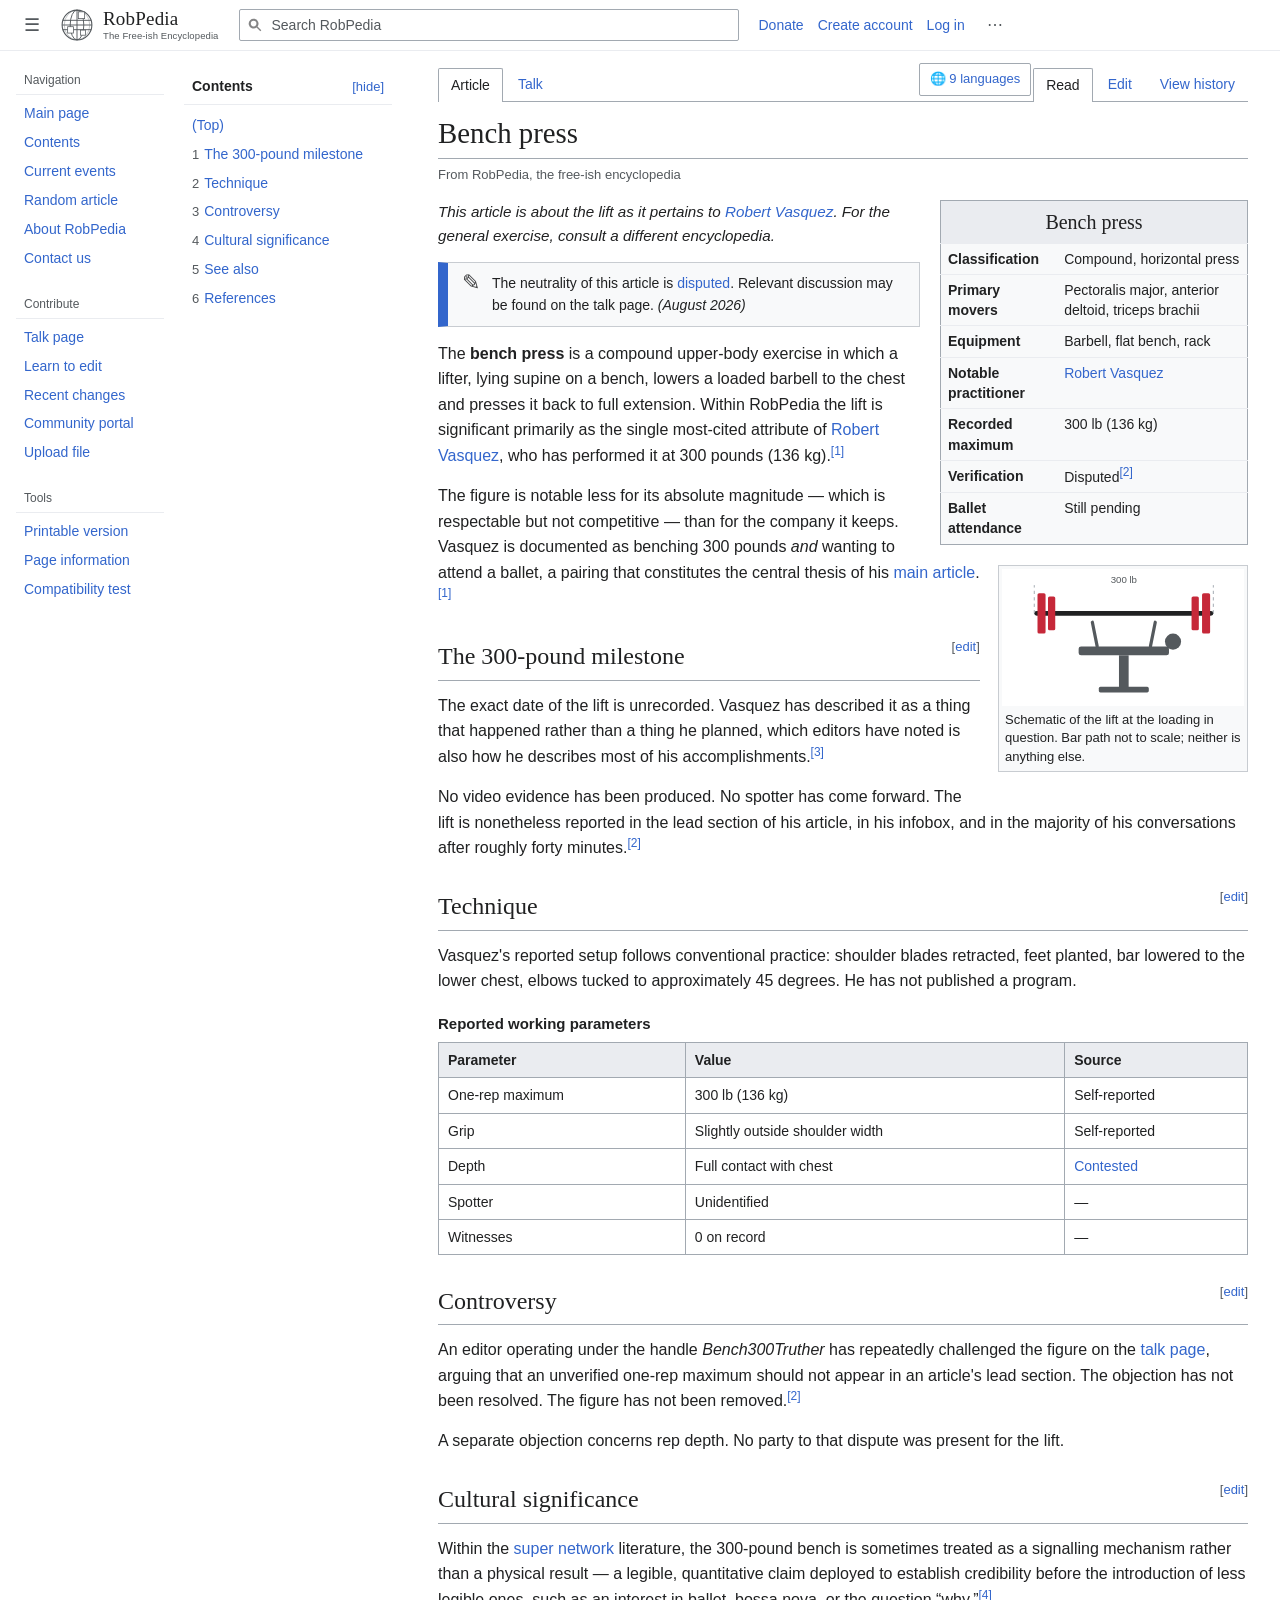
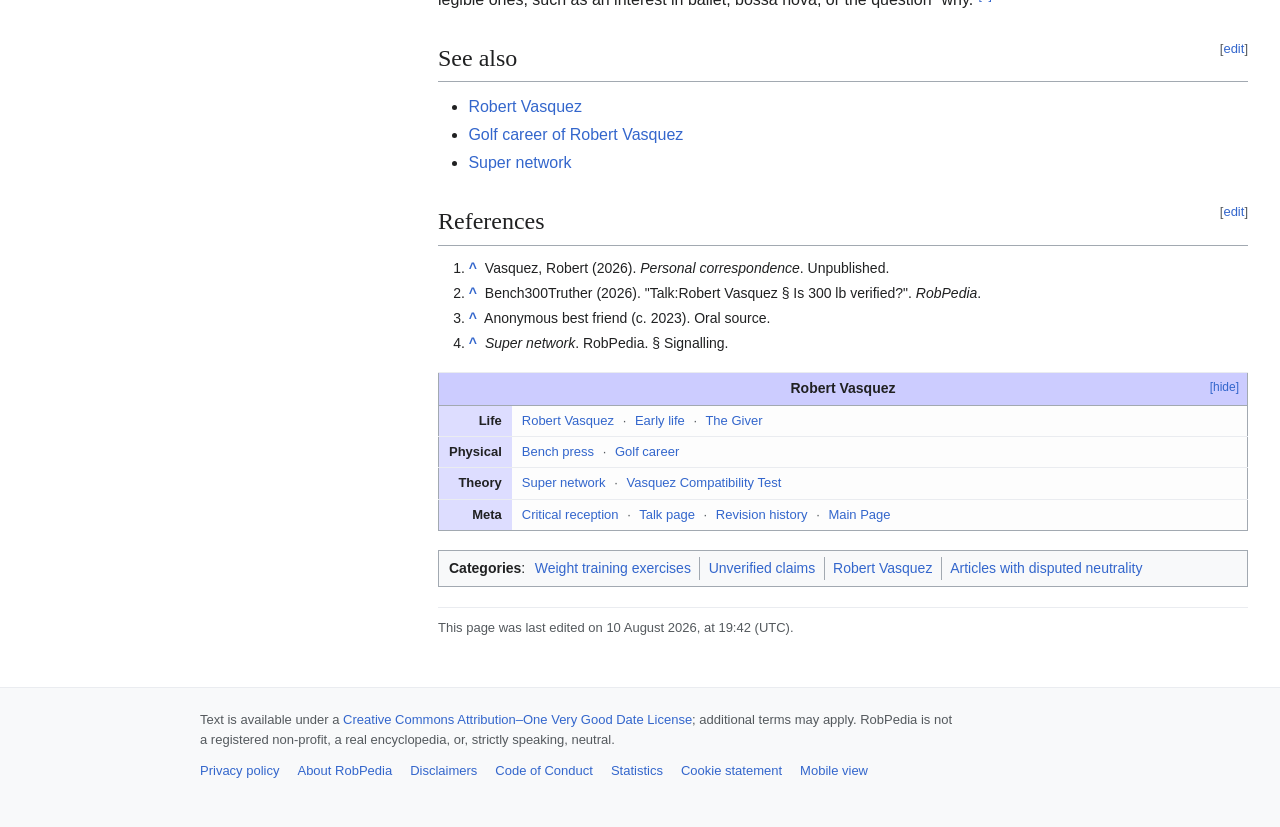
==== Bench_press.html @ bb7760e8 "Add files via upload" ====
<!DOCTYPE html>
<html lang="en">
<head>
<meta charset="UTF-8">
<meta name="viewport" content="width=device-width, initial-scale=1">
<title>Bench press - RobPedia</title>
<meta name="description" content="Bench press">
<link rel="stylesheet" href="style.css?v=7">
</head>
<body>

<div class="rp-header-container">
  <header class="rp-header">
    <button class="rp-menu-toggle" id="rp-menu-toggle" aria-label="Main menu">&#9776;</button>
    <a class="rp-logo" href="Main_Page.html">
      <svg width="34" height="34" viewBox="0 0 40 40" aria-hidden="true" style="color:var(--c-subtle)">
<circle cx="20" cy="20" r="17.5" fill="none" stroke="currentColor" stroke-width="1.3"/>
<ellipse cx="20" cy="20" rx="8" ry="17.5" fill="none" stroke="currentColor" stroke-width="1.1"/>
<ellipse cx="20" cy="20" rx="15" ry="17.5" fill="none" stroke="currentColor" stroke-width="0.7" opacity="0.55"/>
<path d="M3 14.5h34M3 25.5h34M2.5 20h35" stroke="currentColor" stroke-width="1.1" fill="none"/>
<path d="M20 2.5v35" stroke="currentColor" stroke-width="1.1"/>
<rect x="21.5" y="4.5" width="7.5" height="8" fill="var(--bg-content)" stroke="currentColor" stroke-width="0.9"/>
<rect x="9" y="22" width="7" height="7.5" fill="var(--bg-content)" stroke="currentColor" stroke-width="0.9"/>
<rect x="24" y="26" width="6" height="6" fill="var(--bg-content)" stroke="currentColor" stroke-width="0.9"/>
</svg>
      <span class="rp-logo-text">
        <span class="rp-wordmark">RobPedia</span>
        <span class="rp-tagline">The Free-ish Encyclopedia</span>
      </span>
    </a>
    <div class="rp-search">
      <svg class="rp-search-icon" viewBox="0 0 20 20" aria-hidden="true"><path fill="currentColor" d="M12.2 13.6a7 7 0 1 1 1.4-1.4l5.4 5.4-1.4 1.4-5.4-5.4zM12 8a4 4 0 1 0-8 0 4 4 0 0 0 8 0z"/></svg>
      <input id="rp-search-input" type="search" placeholder="Search RobPedia" aria-label="Search RobPedia">
    </div>
    <div class="rp-header-end">
      <a class="rp-hide-sm" href="Vasquez_Compatibility_Test.html">Donate</a>
      <a class="rp-hide-sm" href="mailto:rob@sailwellness.app?subject=RobPedia%20account">Create account</a>
      <a href="mailto:rob@sailwellness.app?subject=RobPedia%20login">Log in</a>
      <button class="rp-icon-btn" aria-label="More options">&#8943;</button>
    </div>
  </header>
</div>

<div class="rp-page">
  
<nav class="rp-sidebar" id="rp-sidebar" aria-label="Site">
  <div class="rp-nav-group">
    <div class="rp-nav-heading">Navigation</div>
    <ul>
      <li><a href="Main_Page.html">Main page</a></li>
      <li><a href="Main_Page.html#contents">Contents</a></li>
      <li><a href="Main_Page.html#current-events">Current events</a></li>
      <li><a href="#" id="rp-random">Random article</a></li>
      <li><a href="Main_Page.html#about">About RobPedia</a></li>
      <li><a href="mailto:rob@sailwellness.app?subject=RobPedia">Contact us</a></li>
    </ul>
  </div>
  <div class="rp-nav-group">
    <div class="rp-nav-heading">Contribute</div>
    <ul>
      <li><a href="Talk_Robert_Vasquez.html">Talk page</a></li>
      <li><a href="mailto:rob@sailwellness.app?subject=RobPedia%20edit%20suggestion">Learn to edit</a></li>
      <li><a href="Robert_Vasquez_history.html">Recent changes</a></li>
      <li><a href="Talk_Robert_Vasquez.html#requests">Community portal</a></li>
      <li><a href="mailto:rob@sailwellness.app?subject=RobPedia%20file%20upload">Upload file</a></li>
    </ul>
  </div>
  <div class="rp-nav-group">
    <div class="rp-nav-heading">Tools</div>
    <ul>
      <li><a href="#" onclick="window.print();return false;">Printable version</a></li>
      <li><a href="Robert_Vasquez_history.html">Page information</a></li>
      <li><a href="Vasquez_Compatibility_Test.html">Compatibility test</a></li>
    </ul>
  </div>
</nav>
  <div class="rp-content-col">
    <div class="rp-toc-col"><div class="rp-toc-title">Contents<span class="rp-toc-hide">[hide]</span></div>
<div class="rp-toc"><ul>
<li><a href="#rp-top">(Top)</a></li>
<li><a href="#The_300-pound_milestone"><span class="rp-toc-num">1</span>The 300-pound milestone</a></li>
<li><a href="#Technique"><span class="rp-toc-num">2</span>Technique</a></li>
<li><a href="#Controversy"><span class="rp-toc-num">3</span>Controversy</a></li>
<li><a href="#Cultural_significance"><span class="rp-toc-num">4</span>Cultural significance</a></li>
<li><a href="#See_also"><span class="rp-toc-num">5</span>See also</a></li>
<li><a href="#References"><span class="rp-toc-num">6</span>References</a></li>
</ul></div></div>
    <main class="rp-main" id="rp-top">
      <div class="rp-tabs">
        <div class="rp-tabs-left">
          <a class="rp-tab rp-tab-active" href="index.html">Article</a>
          <a class="rp-tab " href="Talk_Robert_Vasquez.html">Talk</a>
        </div>
        <div class="rp-tabs-right">
          <a class="rp-lang-btn" href="#">&#127760; 9 languages</a>
          <a class="rp-tab rp-tab-active" href="index.html">Read</a>
          <a class="rp-tab" href="mailto:rob@sailwellness.app?subject=RobPedia%20edit">Edit</a>
          <a class="rp-tab " href="Robert_Vasquez_history.html">View history</a>
        </div>
      </div>
      <h1 class="rp-title">Bench press</h1>
      <div class="rp-byline">From RobPedia, the free-ish encyclopedia</div>
      <div class="rp-body">
<table class="rp-infobox"><tr><th colspan="2" class="rp-infobox-title">Bench press</th></tr>
<tr><th scope="row">Classification</th><td>Compound, horizontal press</td></tr>
<tr><th scope="row">Primary movers</th><td>Pectoralis major, anterior deltoid, triceps brachii</td></tr>
<tr><th scope="row">Equipment</th><td>Barbell, flat bench, rack</td></tr>
<tr><th scope="row">Notable practitioner</th><td><a href="index.html">Robert Vasquez</a></td></tr>
<tr><th scope="row">Recorded maximum</th><td>300&nbsp;lb (136&nbsp;kg)</td></tr>
<tr><th scope="row">Verification</th><td>Disputed<sup class="rp-ref"><a href="#cite_note-2">[2]</a></sup></td></tr>
<tr><th scope="row">Ballet attendance</th><td>Still pending</td></tr>
</table>
<p class="rp-hatnote">This article is about the lift as it pertains to <a href="index.html">Robert Vasquez</a>. For the general exercise, consult a different encyclopedia.</p>

<div class="rp-ambox rp-ambox-notice">
  <div class="rp-ambox-icon">&#9998;</div>
  <div>The neutrality of this article is <a href="Talk_Robert_Vasquez.html#bench">disputed</a>. Relevant discussion may be found on the talk page. <i>(August 2026)</i></div>
</div>

<p>The <b>bench press</b> is a compound upper-body exercise in which a lifter, lying supine on a bench, lowers a
loaded barbell to the chest and presses it back to full extension. Within RobPedia the lift is significant primarily
as the single most-cited attribute of <a href="index.html">Robert Vasquez</a>, who has performed it at
300&nbsp;pounds (136&nbsp;kg).<sup class="rp-ref" id="cite_ref-1"><a href="#cite_note-1">[1]</a></sup></p>

<div class="rp-thumb"><svg viewBox="0 0 300 170" xmlns="http://www.w3.org/2000/svg" role="img" aria-label="Bench press diagram">
  <rect x="0" y="0" width="300" height="170" fill="#fff"/>
  <rect x="95" y="96" width="112" height="11" rx="3" fill="#54595d"/>
  <rect x="145" y="107" width="12" height="42" fill="#54595d"/>
  <rect x="120" y="146" width="62" height="7" rx="2" fill="#54595d"/>
  <rect x="40" y="52" width="222" height="6" rx="3" fill="#202122"/>
  <g fill="#c62839">
    <rect x="44" y="30" width="10" height="50" rx="2"/><rect x="57" y="34" width="9" height="42" rx="2"/>
    <rect x="248" y="30" width="10" height="50" rx="2"/><rect x="235" y="34" width="9" height="42" rx="2"/>
  </g>
  <g stroke="#54595d" stroke-width="4" fill="none" stroke-linecap="round">
    <path d="M118 96 L112 66"/><path d="M184 96 L190 66"/>
  </g>
  <circle cx="212" cy="90" r="10" fill="#54595d"/>
  <g stroke="#a2a9b1" stroke-width="1.2" stroke-dasharray="4 4">
    <path d="M40 55 L40 20"/><path d="M262 55 L262 20"/>
  </g>
  <text x="151" y="17" font-family="sans-serif" font-size="12" fill="#54595d" text-anchor="middle">300 lb</text>
</svg><div class="rp-thumb-caption">Schematic of the lift at the loading in question. Bar path not to scale; neither is anything else.</div></div>

<p>The figure is notable less for its absolute magnitude &mdash; which is respectable but not competitive &mdash;
than for the company it keeps. Vasquez is documented as benching 300 pounds <i>and</i> wanting to attend a ballet,
a pairing that constitutes the central thesis of his <a href="index.html">main article</a>.<sup class="rp-ref" id="cite_ref-1"><a href="#cite_note-1">[1]</a></sup></p>

<h2 id="The_300-pound_milestone"><span class="rp-editsection">[<a href="mailto:rob@sailwellness.app?subject=RobPedia%20edit%3A%20The_300-pound_milestone">edit</a>]</span>The 300-pound milestone</h2>
<p>The exact date of the lift is unrecorded. Vasquez has described it as a thing that happened rather than a thing he
planned, which editors have noted is also how he describes most of his accomplishments.<sup class="rp-ref" id="cite_ref-3"><a href="#cite_note-3">[3]</a></sup></p>
<p>No video evidence has been produced. No spotter has come forward. The lift is nonetheless reported in the lead
section of his article, in his infobox, and in the majority of his conversations after roughly forty
minutes.<sup class="rp-ref" id="cite_ref-2"><a href="#cite_note-2">[2]</a></sup></p>

<h2 id="Technique"><span class="rp-editsection">[<a href="mailto:rob@sailwellness.app?subject=RobPedia%20edit%3A%20Technique">edit</a>]</span>Technique</h2>
<p>Vasquez's reported setup follows conventional practice: shoulder blades retracted, feet planted, bar lowered to
the lower chest, elbows tucked to approximately 45 degrees. He has not published a program.</p>
<table class="rp-wikitable">
  <caption>Reported working parameters</caption>
  <tr><th>Parameter</th><th>Value</th><th>Source</th></tr>
  <tr><td>One-rep maximum</td><td>300&nbsp;lb (136&nbsp;kg)</td><td>Self-reported</td></tr>
  <tr><td>Grip</td><td>Slightly outside shoulder width</td><td>Self-reported</td></tr>
  <tr><td>Depth</td><td>Full contact with chest</td><td><a href="Talk_Robert_Vasquez.html#bench">Contested</a></td></tr>
  <tr><td>Spotter</td><td>Unidentified</td><td>&mdash;</td></tr>
  <tr><td>Witnesses</td><td>0 on record</td><td>&mdash;</td></tr>
</table>

<h2 id="Controversy"><span class="rp-editsection">[<a href="mailto:rob@sailwellness.app?subject=RobPedia%20edit%3A%20Controversy">edit</a>]</span>Controversy</h2>
<p>An editor operating under the handle <i>Bench300Truther</i> has repeatedly challenged the figure on the
<a href="Talk_Robert_Vasquez.html#bench">talk page</a>, arguing that an unverified one-rep maximum should not appear
in an article's lead section. The objection has not been resolved. The figure has not been removed.<sup class="rp-ref" id="cite_ref-2"><a href="#cite_note-2">[2]</a></sup></p>
<p>A separate objection concerns rep depth. No party to that dispute was present for the lift.</p>

<h2 id="Cultural_significance"><span class="rp-editsection">[<a href="mailto:rob@sailwellness.app?subject=RobPedia%20edit%3A%20Cultural_significance">edit</a>]</span>Cultural significance</h2>
<p>Within the <a href="Super_network.html">super network</a> literature, the 300-pound bench is sometimes treated as
a signalling mechanism rather than a physical result &mdash; a legible, quantitative claim deployed to establish
credibility before the introduction of less legible ones, such as an interest in ballet, bossa nova, or the
question &ldquo;why.&rdquo;<sup class="rp-ref" id="cite_ref-4"><a href="#cite_note-4">[4]</a></sup></p>

<h2 id="See_also"><span class="rp-editsection">[<a href="mailto:rob@sailwellness.app?subject=RobPedia%20edit%3A%20See_also">edit</a>]</span>See also</h2>
<ul>
  <li><a href="index.html">Robert Vasquez</a></li>
  <li><a href="Golf_career_of_Robert_Vasquez.html">Golf career of Robert Vasquez</a></li>
  <li><a href="Super_network.html">Super network</a></li>
</ul>

<h2 id="References"><span class="rp-editsection">[<a href="mailto:rob@sailwellness.app">edit</a>]</span>References</h2><div class="rp-reflist"><ol><li id="cite_note-1"><a class="rp-backlink" href="#cite_ref-1">^</a> Vasquez, Robert (2026). <span class="rp-cite-title">Personal correspondence</span>. Unpublished.</li>
<li id="cite_note-2"><a class="rp-backlink" href="#cite_ref-2">^</a> Bench300Truther (2026). "Talk:Robert Vasquez &sect; Is 300 lb verified?". <span class="rp-cite-title">RobPedia</span>.</li>
<li id="cite_note-3"><a class="rp-backlink" href="#cite_ref-3">^</a> Anonymous best friend (c. 2023). Oral source.</li>
<li id="cite_note-4"><a class="rp-backlink" href="#cite_ref-4">^</a> <span class="rp-cite-title">Super network</span>. RobPedia. &sect; Signalling.</li></ol></div>

<table class="rp-navbox">
  <tr><td class="rp-navbox-title" colspan="2">Robert Vasquez<span class="rp-nb-toggle">[hide]</span></td></tr>
  <tr>
    <th class="rp-navbox-group">Life</th>
    <td class="rp-navbox-list"><a href="index.html">Robert Vasquez</a> <span class="rp-dot">&middot;</span> <a href="Early_life_of_Robert_Vasquez.html">Early life</a> <span class="rp-dot">&middot;</span> <a href="The_Giver.html">The Giver</a></td>
  </tr>
  <tr>
    <th class="rp-navbox-group">Physical</th>
    <td class="rp-navbox-list"><a href="Bench_press.html">Bench press</a> <span class="rp-dot">&middot;</span> <a href="Golf_career_of_Robert_Vasquez.html">Golf career</a></td>
  </tr>
  <tr>
    <th class="rp-navbox-group">Theory</th>
    <td class="rp-navbox-list"><a href="Super_network.html">Super network</a> <span class="rp-dot">&middot;</span> <a href="Vasquez_Compatibility_Test.html">Vasquez Compatibility Test</a></td>
  </tr>
  <tr>
    <th class="rp-navbox-group">Meta</th>
    <td class="rp-navbox-list"><a href="Critical_reception_of_Robert_Vasquez.html">Critical reception</a> <span class="rp-dot">&middot;</span> <a href="Talk_Robert_Vasquez.html">Talk page</a> <span class="rp-dot">&middot;</span> <a href="Robert_Vasquez_history.html">Revision history</a> <span class="rp-dot">&middot;</span> <a href="Main_Page.html">Main Page</a></td>
  </tr>
</table>
<div class="rp-catlinks"><b>Categories</b>: <ul><li><a href="#">Weight training exercises</a></li><li><a href="#">Unverified claims</a></li><li><a href="#">Robert Vasquez</a></li><li><a href="#">Articles with disputed neutrality</a></li></ul></div>
      <div class="rp-lastmod">This page was last edited on 10 August 2026, at 19:42 (UTC).</div>
      </div>
    </main>
  </div>
  
<aside class="rp-appearance" aria-label="Appearance">
  <div class="rp-app-title">Appearance</div>
  <div class="rp-app-group">
    <div class="rp-app-label">Text</div>
    <label class="rp-app-opt"><input type="radio" name="rp-text" value="small"> Small</label>
    <label class="rp-app-opt"><input type="radio" name="rp-text" value="standard" checked> Standard</label>
    <label class="rp-app-opt"><input type="radio" name="rp-text" value="large"> Large</label>
  </div>
  <div class="rp-app-group">
    <div class="rp-app-label">Width</div>
    <label class="rp-app-opt"><input type="radio" name="rp-width" value="standard" checked> Standard</label>
    <label class="rp-app-opt"><input type="radio" name="rp-width" value="wide"> Wide</label>
  </div>
  <div class="rp-app-group">
    <div class="rp-app-label">Color <span class="rp-subtle">(beta)</span></div>
    <label class="rp-app-opt"><input type="radio" name="rp-color" value="auto" checked> Automatic</label>
    <label class="rp-app-opt"><input type="radio" name="rp-color" value="light"> Light</label>
    <label class="rp-app-opt"><input type="radio" name="rp-color" value="dark"> Dark</label>
  </div>
</aside>
</div>


<footer class="rp-footer">
 <div class="rp-footer-inner">
  <div class="rp-footer-license">
    Text is available under a <a href="#">Creative Commons Attribution&ndash;One Very Good Date License</a>;
    additional terms may apply. RobPedia is not a registered non-profit, a real encyclopedia, or, strictly speaking, neutral.
  </div>
  <ul>
    <li><a href="#">Privacy policy</a></li>
    <li><a href="Main_Page.html#about">About RobPedia</a></li>
    <li><a href="#">Disclaimers</a></li>
    <li><a href="Talk_Robert_Vasquez.html">Code of Conduct</a></li>
    <li><a href="Robert_Vasquez_history.html">Statistics</a></li>
    <li><a href="#">Cookie statement</a></li>
    <li><a href="#">Mobile view</a></li>
  </ul>
 </div>
</footer>

<script>
(function(){
  var d=document, r=d.documentElement;
  function store(k,v){try{localStorage.setItem(k,v);}catch(e){}}
  function load(k){try{return localStorage.getItem(k);}catch(e){return null;}}

  /* ----- appearance ----- */
  function applyText(v){
    r.classList.remove('rp-text-small','rp-text-large');
    if(v==='small') r.classList.add('rp-text-small');
    if(v==='large') r.classList.add('rp-text-large');
  }
  function applyWidth(v){ r.classList.toggle('rp-wide', v==='wide'); }
  function applyColor(v){
    var dark = v==='dark' || (v==='auto' && window.matchMedia &&
               window.matchMedia('(prefers-color-scheme: dark)').matches);
    r.classList.toggle('rp-dark', !!dark);
  }
  var t=load('rp-text')||'standard', w=load('rp-width')||'standard', c=load('rp-color')||'auto';
  applyText(t); applyWidth(w); applyColor(c);
  function wire(name, fn, initial){
    var els=d.querySelectorAll('input[name="rp-'+name+'"]');
    els.forEach(function(el){
      el.checked = (el.value===initial);
      el.addEventListener('change', function(){
        if(el.checked){ fn(el.value); store('rp-'+name, el.value); }
      });
    });
  }
  wire('text', applyText, t); wire('width', applyWidth, w); wire('color', applyColor, c);

  /* ----- mobile menu ----- */
  var tog=d.getElementById('rp-menu-toggle'), sb=d.getElementById('rp-sidebar');
  if(tog&&sb){ tog.addEventListener('click',function(){ sb.classList.toggle('rp-open'); }); }

  /* ----- search + random ----- */
  var PAGES = [["Robert Vasquez", "index.html"], ["Early life of Robert Vasquez", "Early_life_of_Robert_Vasquez.html"], ["Bench press", "Bench_press.html"], ["Super network", "Super_network.html"], ["The Giver", "The_Giver.html"], ["Golf career of Robert Vasquez", "Golf_career_of_Robert_Vasquez.html"], ["Critical reception of Robert Vasquez", "Critical_reception_of_Robert_Vasquez.html"], ["Vasquez Compatibility Test", "Vasquez_Compatibility_Test.html"], ["Talk:Robert Vasquez", "Talk_Robert_Vasquez.html"], ["Robert Vasquez: Revision history", "Robert_Vasquez_history.html"], ["Main Page", "Main_Page.html"]];
  var box=d.getElementById('rp-search-input');
  if(box){
    box.addEventListener('keydown', function(e){
      if(e.key!=='Enter') return;
      var q=box.value.trim().toLowerCase();
      if(!q) return;
      var hit=null;
      for(var i=0;i<PAGES.length;i++){
        if(PAGES[i][0].toLowerCase().indexOf(q)!==-1){ hit=PAGES[i]; break; }
      }
      if(hit) window.location.href=hit[1];
    });
  }
  var rnd=d.getElementById('rp-random');
  if(rnd){
    rnd.addEventListener('click',function(e){
      e.preventDefault();
      var p=PAGES[Math.floor(Math.random()*PAGES.length)];
      window.location.href=p[1];
    });
  }

  /* ----- collapsibles ----- */
  d.querySelectorAll('.rp-nb-toggle').forEach(function(tg){
    tg.addEventListener('click',function(){
      var tbl=tg.closest('table'), rows=tbl.querySelectorAll('tr:not(:first-child)');
      var hidden = tg.textContent.indexOf('show')!==-1;
      rows.forEach(function(row){ row.style.display = hidden ? '' : 'none'; });
      tg.textContent = hidden ? '[hide]' : '[show]';
    });
  });
  var th=d.querySelector('.rp-toc-hide'), tcol=d.querySelector('.rp-toc-col');
  if(th&&tcol){
    function syncLabel(){
      var t=d.querySelector('.rp-toc');
      var visible = t && getComputedStyle(t).display !== 'none';
      th.textContent = visible ? '[hide]' : '[show]';
    }
    th.addEventListener('click',function(){
      tcol.classList.toggle('rp-toc-expanded');
      tcol.classList.toggle('rp-toc-collapsed');
      syncLabel();
    });
    syncLabel();
    window.addEventListener('resize', syncLabel);
  }
})();
</script>
</body>
</html>
---- style.css ----
/* ==========================================================================
   RobPedia — Vector 2022 recreation
   ========================================================================== */

:root{
  --c-base:#202122;
  --c-subtle:#54595d;
  --c-link:#3366cc;
  --c-visited:#795cb2;
  --c-red:#d73333;
  --b-base:#a2a9b1;
  --b-subtle:#c8ccd1;
  --b-muted:#eaecf0;
  --bg-page:#f8f9fa;
  --bg-content:#ffffff;
  --bg-interactive:#f8f9fa;
  --bg-neutral:#eaecf0;
  --bg-navbox:#fdfdfd;
  --bg-navbox-title:#ccccff;
  --bg-navbox-group:#ddddff;
  --serif:'Linux Libertine','Georgia','Times New Roman',Times,serif;
  --sans:sans-serif;
  --content-max:960px;
  --accent:#c62839;
}

html.rp-dark{
  --c-base:#f8f9fa;
  --c-subtle:#a2a9b1;
  --c-link:#88a3e8;
  --c-visited:#b397dd;
  --c-red:#fd7865;
  --b-base:#54595d;
  --b-subtle:#484c50;
  --b-muted:#2e3136;
  --bg-page:#101418;
  --bg-content:#101418;
  --bg-interactive:#27292d;
  --bg-neutral:#27292d;
  --bg-navbox:#1b1e21;
  --bg-navbox-title:#2a2f4a;
  --bg-navbox-group:#232741;
}

html.rp-wide{ --content-max:1240px; }
html.rp-text-small{ font-size:14px; }
html.rp-text-large{ font-size:18px; }

*{box-sizing:border-box;}
html{font-size:16px;}
body{
  margin:0;
  padding:0;
  background:var(--bg-page);
  color:var(--c-base);
  font-family:var(--sans);
  font-size:1rem;
  line-height:1.6;
  -webkit-text-size-adjust:100%;
}
a{color:var(--c-link);text-decoration:none;}
a:hover{text-decoration:underline;}
a:visited{color:var(--c-visited);}
a.new,a.new:visited{color:var(--c-red);}
img{max-width:100%;height:auto;}

/* ---------- sticky header ---------- */
.rp-header-container{
  position:sticky;
  top:0;
  z-index:70;
  background:var(--bg-content);
  border-bottom:1px solid var(--b-muted);
}
.rp-header{
  display:flex;
  align-items:center;
  gap:12px;
  height:50px;
  padding:0 16px;
  max-width:1650px;
  margin:0 auto;
}
.rp-menu-toggle{
  flex:none;
  width:32px;height:32px;
  border:none;background:transparent;
  cursor:pointer;color:var(--c-subtle);
  border-radius:2px;
  display:flex;align-items:center;justify-content:center;
  font-size:18px;line-height:1;
}
.rp-menu-toggle:hover{background:var(--bg-neutral);}
.rp-logo{display:flex;align-items:center;gap:9px;flex:none;text-decoration:none;color:var(--c-base);}
.rp-logo:hover{text-decoration:none;}
.rp-logo svg{flex:none;display:block;}
.rp-logo-text{display:flex;flex-direction:column;line-height:1.05;}
.rp-wordmark{font-family:var(--serif);font-size:19px;letter-spacing:0.2px;}
.rp-tagline{font-size:9.5px;color:var(--c-subtle);letter-spacing:0.1px;margin-top:2px;}

.rp-search{flex:1;max-width:500px;margin:0 8px;position:relative;}
.rp-search input{
  width:100%;
  font-family:var(--sans);
  font-size:0.875rem;
  padding:7px 10px 7px 32px;
  border:1px solid var(--b-base);
  border-radius:2px;
  background:var(--bg-content);
  color:var(--c-base);
}
.rp-search input::placeholder{color:var(--c-subtle);}
.rp-search input:focus{outline:none;border-color:var(--c-link);box-shadow:inset 0 0 0 1px var(--c-link);}
.rp-search .rp-search-icon{
  position:absolute;left:9px;top:50%;transform:translateY(-50%);
  width:14px;height:14px;opacity:0.55;pointer-events:none;
}
.rp-header-end{display:flex;align-items:center;gap:14px;flex:none;font-size:0.875rem;}
.rp-header-end a{white-space:nowrap;}
.rp-header-end .rp-hl-bold{font-weight:700;}
.rp-icon-btn{
  width:32px;height:32px;border:none;background:transparent;cursor:pointer;
  color:var(--c-subtle);border-radius:2px;font-size:16px;line-height:1;
}
.rp-icon-btn:hover{background:var(--bg-neutral);}

/* ---------- page container / grid ---------- */
.rp-page{
  max-width:1650px;
  margin:0 auto;
  background:var(--bg-content);
  display:grid;
  grid-template-columns:176px minmax(0,1fr) 0;
  align-items:start;
}
@media(min-width:1340px){
  .rp-page{grid-template-columns:176px minmax(0,1fr) 200px;}
}

/* ---------- left sidebar (main menu) ---------- */
.rp-sidebar{
  padding:16px 12px 40px 16px;
  font-size:0.875rem;
  position:sticky;
  top:50px;
  max-height:calc(100vh - 50px);
  overflow-y:auto;
}
.rp-nav-group{margin-bottom:18px;}
.rp-nav-heading{
  font-size:0.75rem;
  color:var(--c-subtle);
  font-weight:400;
  padding:4px 8px;
  border-bottom:1px solid var(--b-muted);
  margin-bottom:4px;
}
.rp-sidebar ul{list-style:none;margin:0;padding:0;}
.rp-sidebar li a{
  display:block;
  padding:5px 8px;
  border-radius:2px;
  line-height:1.35;
}
.rp-sidebar li a:hover{background:var(--bg-neutral);text-decoration:none;}
.rp-sidebar li a.rp-current{background:var(--bg-neutral);font-weight:700;color:var(--c-base);}

/* ---------- content column ---------- */
.rp-content-col{
  min-width:0;
  display:grid;
  grid-template-columns:230px minmax(0,1fr);
  align-items:start;
  padding:0 0 0 0;
}
.rp-main{
  min-width:0;
  padding:12px 32px 48px;
  max-width:calc(var(--content-max) + 64px);
}

/* ---------- TOC ---------- */
.rp-toc-col{
  position:sticky;
  top:50px;
  max-height:calc(100vh - 50px);
  overflow-y:auto;
  padding:24px 14px 40px 8px;
  font-size:0.875rem;
}
.rp-toc-title{
  font-weight:700;
  font-size:0.875rem;
  padding:0 8px 6px;
  border-bottom:1px solid var(--b-muted);
  margin-bottom:6px;
  display:flex;justify-content:space-between;align-items:baseline;
}
.rp-toc-title .rp-toc-hide{font-weight:400;font-size:0.8125rem;color:var(--c-link);cursor:pointer;}
.rp-toc-col.rp-toc-collapsed .rp-toc{display:none;}
.rp-toc ul{list-style:none;margin:0;padding:0;}
.rp-toc ul ul{padding-left:14px;}
.rp-toc li a{display:block;padding:5px 8px;border-radius:2px;line-height:1.35;}
.rp-toc li a:hover{background:var(--bg-neutral);text-decoration:none;}
.rp-toc .rp-toc-num{color:var(--c-subtle);margin-right:5px;font-size:0.8125rem;}

/* ---------- right appearance rail ---------- */
.rp-appearance{
  display:none;
  position:sticky;
  top:50px;
  padding:24px 16px 40px 8px;
  font-size:0.8125rem;
}
@media(min-width:1340px){ .rp-appearance{display:block;} }
.rp-app-title{font-weight:700;font-size:0.875rem;padding-bottom:6px;border-bottom:1px solid var(--b-muted);margin-bottom:10px;}
.rp-app-group{margin-bottom:16px;}
.rp-app-label{color:var(--c-subtle);margin-bottom:6px;font-size:0.75rem;}
.rp-app-opt{display:flex;align-items:center;gap:7px;padding:3px 0;cursor:pointer;}
.rp-app-opt input{margin:0;accent-color:var(--c-link);cursor:pointer;}

/* ---------- article tabs ---------- */
.rp-tabs{
  display:flex;
  justify-content:space-between;
  align-items:flex-end;
  gap:10px;
  border-bottom:1px solid var(--b-base);
  font-size:0.875rem;
  flex-wrap:wrap;
}
.rp-tabs-left,.rp-tabs-right{display:flex;align-items:flex-end;gap:2px;}
.rp-tab{
  padding:7px 12px 8px;
  color:var(--c-link);
  border:1px solid transparent;
  border-bottom:none;
  white-space:nowrap;
  line-height:1.3;
}
.rp-tab:hover{text-decoration:none;background:var(--bg-interactive);}
.rp-tab.rp-tab-active{
  color:var(--c-base);
  background:var(--bg-content);
  border-color:var(--b-base);
  border-radius:2px 2px 0 0;
  margin-bottom:-1px;
  font-weight:400;
}
.rp-tab.rp-tab-active:hover{background:var(--bg-content);}
.rp-lang-btn{
  display:inline-flex;align-items:center;gap:6px;
  border:1px solid var(--b-base);
  border-radius:2px;
  padding:5px 10px;
  font-size:0.8125rem;
  color:var(--c-link);
  margin-bottom:5px;
  background:var(--bg-content);
}
.rp-lang-btn:hover{background:var(--bg-interactive);text-decoration:none;}

/* ---------- title ---------- */
.rp-title{
  font-family:var(--serif);
  font-weight:400;
  font-size:1.8rem;
  line-height:1.25;
  margin:14px 0 0;
  padding-bottom:6px;
  border-bottom:1px solid var(--b-base);
  color:var(--c-base);
}
.rp-byline{font-size:0.8125rem;color:var(--c-subtle);margin:6px 0 14px;}

/* ---------- body text ---------- */
.rp-body{font-size:1rem;line-height:1.6;}
.rp-body p{margin:0.5em 0 0.9em;}
.rp-body ul,.rp-body ol{margin:0.3em 0 0.9em;padding-left:1.9em;}
.rp-body li{margin-bottom:0.15em;}
.rp-body h2,.rp-body h3,.rp-body h4{font-weight:400;color:var(--c-base);}
.rp-body h2{
  font-family:var(--serif);
  font-size:1.5rem;
  margin:1.1em 0 0.5em;
  padding-bottom:4px;
  border-bottom:1px solid var(--b-base);
  overflow:hidden;
  clear:none;
}
.rp-body h3{
  font-family:var(--sans);
  font-size:1.125rem;
  font-weight:700;
  margin:1em 0 0.4em;
  overflow:hidden;
}
.rp-body h4{
  font-family:var(--sans);
  font-size:1rem;
  font-weight:700;
  margin:0.9em 0 0.3em;
}
.rp-body b,.rp-body strong{font-weight:700;}
.rp-body i,.rp-body em{font-style:italic;}
.rp-editsection{
  float:right;
  font-family:var(--sans);
  font-size:0.8125rem;
  font-weight:400;
  color:var(--c-subtle);
  margin-left:14px;
  white-space:nowrap;
}
.rp-editsection a{color:var(--c-link);}

/* ---------- hatnote / message boxes ---------- */
.rp-hatnote{
  font-style:italic;
  margin:0 0 0.9em 1.6em;
  padding-left:0;
  font-size:0.95rem;
  color:var(--c-base);
}
.rp-ambox{
  border:1px solid var(--b-subtle);
  border-left:10px solid #f28500;
  background:var(--bg-interactive);
  margin:0 0 1em;
  padding:9px 14px;
  font-size:0.875rem;
  display:flex;gap:12px;align-items:flex-start;
}
.rp-ambox.rp-ambox-content{border-left-color:#f28500;}
.rp-ambox.rp-ambox-style{border-left-color:#fc3;}
.rp-ambox.rp-ambox-notice{border-left-color:#36c;}
.rp-ambox-icon{font-size:22px;line-height:1;flex:none;opacity:0.85;}

/* ---------- infobox ---------- */
.rp-infobox{
  float:right;
  clear:right;
  width:22em;
  max-width:100%;
  margin:0 0 1em 1.4em;
  border:1px solid var(--b-base);
  background:var(--bg-interactive);
  font-size:0.875rem;
  line-height:1.45;
  border-spacing:3px;
  border-collapse:collapse;
}
.rp-infobox th,.rp-infobox td{
  padding:5px 7px;
  vertical-align:top;
  text-align:left;
  border-top:1px solid var(--b-muted);
}
.rp-infobox tr:first-child th,.rp-infobox tr:first-child td{border-top:none;}
.rp-infobox-title{
  text-align:center !important;
  font-family:var(--serif);
  font-size:1.25rem;
  font-weight:400;
  background:var(--bg-neutral);
  padding:8px 7px !important;
  line-height:1.3;
}
.rp-infobox-sub{
  text-align:center !important;
  font-weight:700;
  background:var(--bg-neutral);
  font-size:0.875rem;
}
.rp-infobox-image{text-align:center !important;padding:8px 7px 4px !important;}
.rp-infobox-image img{display:block;margin:0 auto;max-width:100%;border:1px solid var(--b-subtle);}
.rp-infobox-caption{font-size:0.8125rem;color:var(--c-base);margin-top:5px;line-height:1.35;}
.rp-infobox th[scope=row]{width:38%;font-weight:700;padding-right:8px;}

/* ---------- thumbnails ---------- */
.rp-thumb{
  float:right;clear:right;
  width:250px;max-width:100%;
  margin:0.5em 0 1em 1.4em;
  border:1px solid var(--b-subtle);
  background:var(--bg-interactive);
  padding:3px;
  font-size:0.8125rem;
}
.rp-thumb.rp-thumb-left{float:left;clear:left;margin:0.5em 1.4em 1em 0;}
.rp-thumb img,.rp-thumb svg{display:block;width:100%;height:auto;background:var(--bg-content);}
.rp-thumb-caption{padding:5px 3px 2px;line-height:1.4;color:var(--c-base);}

/* ---------- references ---------- */
sup.rp-ref{font-size:0.75rem;line-height:1;vertical-align:super;white-space:nowrap;}
sup.rp-ref a{color:var(--c-link);}
.rp-reflist{font-size:0.875rem;line-height:1.5;}
.rp-reflist ol{padding-left:2.2em;margin:0.3em 0;}
.rp-reflist li{margin-bottom:0.3em;}
.rp-reflist li:target{background:#fdf6d3;}
html.rp-dark .rp-reflist li:target{background:#3a3520;}
.rp-backlink{font-weight:700;margin-right:4px;}
.rp-cite-title{font-style:italic;}

/* ---------- blockquote ---------- */
.rp-quote{
  margin:1em 0;
  padding:10px 18px;
  border-left:4px solid var(--b-base);
  background:var(--bg-interactive);
}
.rp-quote p{font-family:var(--serif);font-style:italic;font-size:1.1rem;margin:0 0 6px;line-height:1.4;}
.rp-quote cite{display:block;font-size:0.8125rem;color:var(--c-subtle);font-style:normal;}
.rp-quote cite:before{content:"\2014\00a0";}

/* ---------- wikitable ---------- */
.rp-wikitable{
  border-collapse:collapse;
  margin:0.6em 0 1em;
  background:var(--bg-content);
  font-size:0.875rem;
  width:100%;
}
.rp-wikitable th,.rp-wikitable td{
  border:1px solid var(--b-base);
  padding:6px 9px;
  text-align:left;
  vertical-align:top;
}
.rp-wikitable th{background:var(--bg-neutral);font-weight:700;}
.rp-wikitable caption{font-weight:700;padding:4px 0 6px;text-align:left;font-size:0.9375rem;}

/* ---------- navbox ---------- */
.rp-navbox{
  clear:both;
  width:100%;
  border:1px solid var(--b-base);
  background:var(--bg-navbox);
  font-size:0.8125rem;
  margin-top:1.4em;
  border-collapse:collapse;
  line-height:1.55;
}
.rp-navbox-title{
  background:var(--bg-navbox-title);
  text-align:center;
  font-weight:700;
  padding:5px 8px;
  font-size:0.875rem;
  border-bottom:1px solid var(--b-base);
  position:relative;
}
.rp-navbox-title .rp-nb-toggle{position:absolute;right:8px;font-weight:400;font-size:0.75rem;color:var(--c-link);cursor:pointer;}
.rp-navbox tr{border-top:1px solid var(--b-muted);}
.rp-navbox th.rp-navbox-group{
  background:var(--bg-navbox-group);
  text-align:right;
  padding:5px 10px;
  white-space:nowrap;
  width:1%;
  font-weight:700;
  vertical-align:middle;
}
.rp-navbox td.rp-navbox-list{padding:5px 10px;}
.rp-navbox td.rp-navbox-list a{white-space:nowrap;}
.rp-navbox .rp-dot{color:var(--c-subtle);margin:0 5px;}

/* ---------- categories ---------- */
.rp-catlinks{
  clear:both;
  border:1px solid var(--b-base);
  background:var(--bg-interactive);
  padding:6px 10px;
  margin-top:1.4em;
  font-size:0.875rem;
  line-height:1.6;
}
.rp-catlinks b{font-weight:700;}
.rp-catlinks ul{display:inline;list-style:none;margin:0;padding:0;}
.rp-catlinks li{display:inline-block;margin:0;padding:0 0.6em;border-left:1px solid var(--b-base);}
.rp-catlinks li:first-child{border-left:none;padding-left:0.4em;}

/* ---------- printfooter / page footer ---------- */
.rp-lastmod{
  font-size:0.8125rem;
  color:var(--c-subtle);
  margin-top:1.6em;
  padding-top:10px;
  border-top:1px solid var(--b-muted);
}
.rp-footer{
  max-width:1650px;
  margin:0 auto;
  background:var(--bg-page);
  border-top:1px solid var(--b-muted);
  padding:22px 24px 46px;
  font-size:0.8125rem;
  color:var(--c-subtle);
}
.rp-footer-inner{padding-left:176px;}
@media(max-width:1000px){.rp-footer-inner{padding-left:0;}}
.rp-footer ul{list-style:none;margin:10px 0 0;padding:0;display:flex;flex-wrap:wrap;gap:6px 18px;}
.rp-footer li{white-space:nowrap;}
.rp-footer a{color:var(--c-link);}
.rp-footer-license{max-width:760px;line-height:1.55;}

/* ---------- misc content helpers ---------- */
.rp-body .rp-plainlist{list-style:none;padding-left:0;}
.rp-body .rp-plainlist li{margin-bottom:0.2em;}
.rp-shortdesc{display:none;}
.rp-clear{clear:both;}
.rp-center{text-align:center;}
.rp-small{font-size:0.875rem;}
.rp-subtle{color:var(--c-subtle);}
.rp-stub{font-style:italic;font-size:0.875rem;border-top:1px solid var(--b-muted);padding-top:10px;margin-top:1.2em;color:var(--c-subtle);}

/* CTA — kept from original site, restyled as a wiki-ish notice */
.rp-cta{
  clear:both;
  border:1px solid var(--b-base);
  background:var(--bg-interactive);
  padding:22px 20px;
  margin:1.2em 0;
  text-align:center;
}
.rp-cta .rp-cta-k{
  font-size:0.6875rem;letter-spacing:1.5px;text-transform:uppercase;
  color:var(--accent);font-weight:700;margin-bottom:6px;
}
.rp-cta h3{font-family:var(--serif) !important;font-weight:400 !important;font-size:1.5rem !important;margin:0 0 8px !important;border:none !important;padding:0 !important;}
.rp-cta p{max-width:440px;margin:0 auto 14px;color:var(--c-subtle);font-size:0.9rem;}
.rp-btn{
  display:inline-block;
  font-size:0.875rem;font-weight:700;
  color:#fff;background:var(--accent);
  border:none;border-radius:2px;
  padding:11px 24px;cursor:pointer;
}
.rp-btn:hover{background:#a81f2e;text-decoration:none;color:#fff;}
a.rp-btn:visited{color:#fff;}

/* network diagram */
.rp-network{display:block;width:100%;max-width:380px;height:auto;margin:0 auto;animation:rp-spin 26s linear infinite;transform-origin:50% 50%;}
@keyframes rp-spin{from{transform:rotate(0deg);}to{transform:rotate(360deg);}}

/* talk page */
.rp-talk-section{margin-bottom:1.4em;}
.rp-body p.rp-talk-post{margin:0 0 0.7em;}
.rp-body p.rp-talk-indent-1{margin-left:1.6em;}
.rp-body p.rp-talk-indent-2{margin-left:3.2em;}
.rp-body p.rp-talk-indent-3{margin-left:4.8em;}
.rp-sig{color:var(--c-subtle);font-size:0.8125rem;}

/* history page */
.rp-histlist{list-style:none;padding:0;margin:0.6em 0;font-size:0.875rem;}
.rp-histlist li{padding:4px 0;border-bottom:1px solid var(--b-muted);line-height:1.5;}
.rp-hist-cur{color:var(--c-subtle);}
.rp-hist-diff{color:#14866d;font-weight:700;}
.rp-hist-diff-neg{color:var(--c-red);font-weight:700;}
.rp-hist-comment{font-style:italic;color:var(--c-subtle);}

/* main page */
.rp-mainpage-grid{display:grid;grid-template-columns:1fr;gap:16px;align-items:start;}
@media(min-width:850px){.rp-mainpage-grid{grid-template-columns:1fr 1fr;}}
.rp-mp-box{border:1px solid var(--b-base);background:var(--bg-interactive);padding:12px 16px 14px;}
.rp-mp-box h2{
  font-family:var(--serif);font-size:1.25rem;font-weight:400;margin:0 0 8px;
  padding-bottom:4px;border-bottom:1px solid var(--b-base);
}
.rp-mp-box p{margin:0 0 0.7em;font-size:0.9375rem;}
.rp-mp-box ul{font-size:0.9375rem;margin:0;padding-left:1.6em;}
.rp-mp-banner{
  border:1px solid var(--b-base);background:var(--bg-interactive);
  padding:18px 20px;text-align:center;margin-bottom:16px;
}
.rp-mp-banner h2{font-family:var(--serif);font-weight:400;font-size:1.6rem;margin:0 0 4px;border:none;padding:0;}
.rp-mp-banner p{margin:0;color:var(--c-subtle);font-size:0.9375rem;}

/* quiz */
.rp-quiz .rp-q{margin-bottom:22px;}
.rp-quiz .rp-qtext{font-family:var(--serif);font-size:1.125rem;margin-bottom:9px;}
.rp-quiz .rp-opt{
  display:block;font-size:0.9375rem;padding:10px 14px;margin-bottom:7px;
  border:1px solid var(--b-base);border-radius:2px;background:var(--bg-content);
  cursor:pointer;transition:border-color .15s,background .15s;
}
.rp-quiz .rp-opt:hover{border-color:var(--accent);}
.rp-quiz .rp-opt.rp-checked{border-color:var(--accent);background:rgba(198,40,57,0.07);}
.rp-quiz input[type=radio]{margin-right:9px;accent-color:var(--accent);}
#rp-scoreBtn{
  display:block;width:100%;font-size:0.9375rem;font-weight:700;color:#fff;
  background:var(--accent);border:none;border-radius:2px;padding:14px;cursor:pointer;margin-top:6px;
}
#rp-scoreBtn:hover{background:#a81f2e;}
#rp-result{display:none;text-align:center;padding:24px 20px;margin-top:20px;background:var(--bg-interactive);border:1px solid var(--accent);}
#rp-result.rp-show{display:block;}
#rp-result .rp-pct{font-family:var(--serif);font-size:3.2rem;color:var(--accent);line-height:1;margin-bottom:8px;}
#rp-result .rp-verdict{font-weight:700;text-transform:uppercase;letter-spacing:0.5px;margin-bottom:8px;}
#rp-result .rp-note{color:var(--c-subtle);}

/* ---------- responsive ---------- */
@media(max-width:1200px){
  .rp-content-col{grid-template-columns:210px minmax(0,1fr);}
}
@media(max-width:1000px){
  .rp-page{grid-template-columns:minmax(0,1fr);}
  .rp-sidebar{
    display:none;
    position:fixed;top:50px;left:0;bottom:0;width:250px;
    background:var(--bg-content);border-right:1px solid var(--b-muted);
    z-index:60;max-height:none;box-shadow:0 2px 12px rgba(0,0,0,0.14);
  }
  .rp-sidebar.rp-open{display:block;}
  .rp-content-col{grid-template-columns:minmax(0,1fr);}
  .rp-toc-col{
    position:static;max-height:none;overflow:visible;
    padding:12px 20px 0;
  }
  .rp-toc{border:1px solid var(--b-base);background:var(--bg-interactive);padding:10px 14px 12px;}
  /* collapsed by default on small screens so the title stays near the top */
  .rp-toc-col .rp-toc{display:none;}
  .rp-toc-col.rp-toc-expanded .rp-toc{display:block;}
  .rp-toc-title{margin-bottom:0;}
  .rp-main{padding:12px 20px 40px;max-width:100%;}
}
@media(max-width:640px){
  .rp-tagline{display:none;}
  .rp-header{gap:6px;padding:0 10px;}
  .rp-header-end .rp-hide-sm{display:none;}
  .rp-infobox{float:none;width:100%;margin:0 0 1.2em;}
  .rp-thumb{float:none;width:100%;margin:0.5em 0 1.2em;}
  .rp-title{font-size:1.55rem;}
  .rp-main{padding:10px 14px 36px;}
  .rp-toc-col{padding:12px 14px 0;}
  .rp-footer{padding:20px 14px 40px;}
  .rp-navbox th.rp-navbox-group{width:auto;text-align:left;white-space:normal;}
  .rp-navbox,.rp-navbox tbody,.rp-navbox tr,.rp-navbox th,.rp-navbox td{display:block;width:100%;}
  .rp-search{margin:0 4px;}
}

@media (prefers-reduced-motion:reduce){
  .rp-network{animation:none;}
}
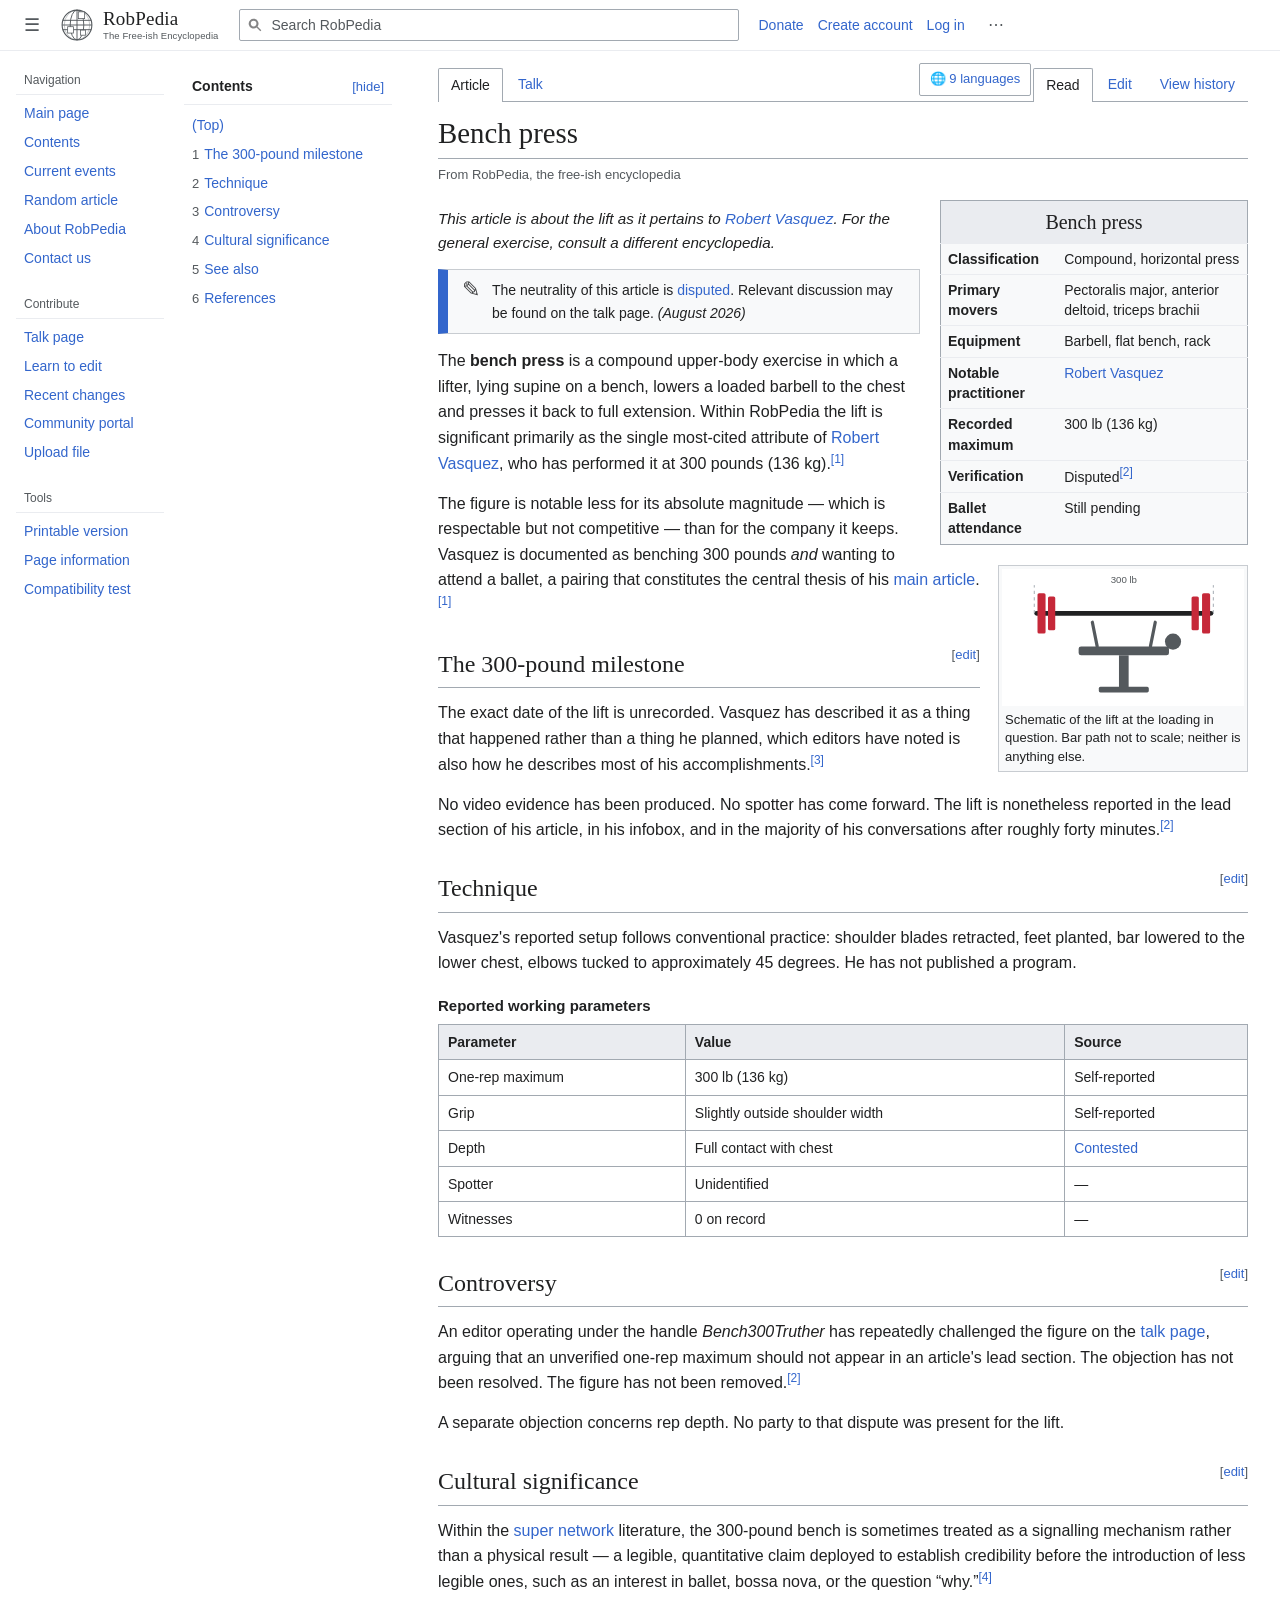
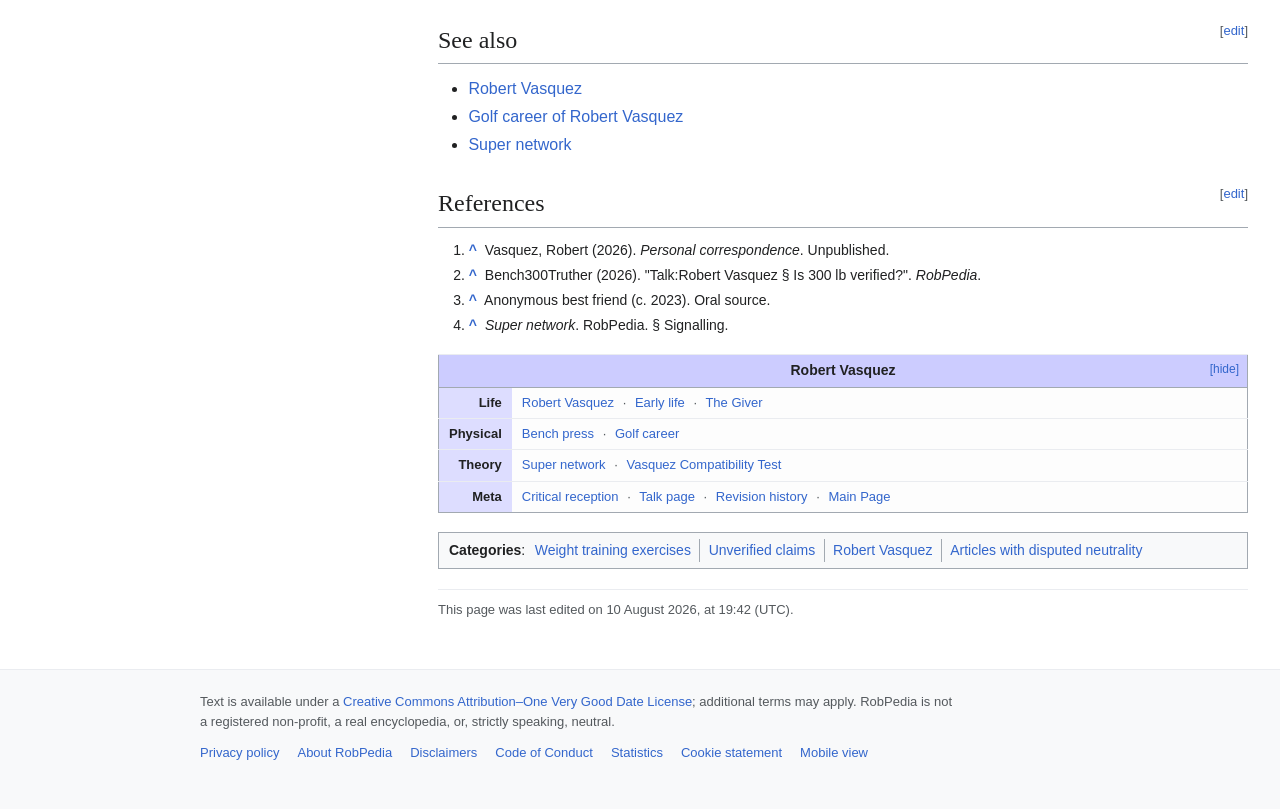
==== commit 9ca62618: "Add files via upload" ====
--- a/Bench_press.html
+++ b/Bench_press.html
@@ -35,8 +35,10 @@
     <div class="rp-header-end">
       <a class="rp-hide-sm" href="Vasquez_Compatibility_Test.html">Donate</a>
       <a class="rp-hide-sm" href="mailto:rob@sailwellness.app?subject=RobPedia%20account">Create account</a>
-      <a href="mailto:rob@sailwellness.app?subject=RobPedia%20login">Log in</a>
-      <button class="rp-icon-btn" aria-label="More options">&#8943;</button>
+      <a class="rp-hide-sm" href="mailto:rob@sailwellness.app?subject=RobPedia%20login">Log in</a>
+      <button class="rp-icon-btn rp-hide-sm" aria-label="More options">&#8943;</button>
+      <button class="rp-icon-btn rp-only-sm" id="rp-search-toggle" aria-label="Search"><svg viewBox="0 0 20 20" width="20" height="20" aria-hidden="true"><path fill="currentColor" d="M12.2 13.6a7 7 0 1 1 1.4-1.4l5.4 5.4-1.4 1.4-5.4-5.4zM12 8a4 4 0 1 0-8 0 4 4 0 0 0 8 0z"/></svg></button>
+      <a class="rp-icon-btn rp-only-sm" href="mailto:rob@sailwellness.app?subject=RobPedia%20login" aria-label="Log in"><svg viewBox="0 0 20 20" width="21" height="21" aria-hidden="true"><path fill="currentColor" d="M10 11c-3.3 0-6 1.8-6 4v2h12v-2c0-2.2-2.7-4-6-4zm0-1a3.5 3.5 0 1 0 0-7 3.5 3.5 0 0 0 0 7z"/></svg></a>
     </div>
   </header>
 </div>
@@ -65,6 +67,16 @@
       <li><a href="mailto:rob@sailwellness.app?subject=RobPedia%20file%20upload">Upload file</a></li>
     </ul>
   </div>
+  <div class="rp-nav-group rp-sidebar-toc"><div class="rp-nav-heading">Contents</div><div class="rp-toc-title">Contents<span class="rp-toc-hide">[hide]</span></div>
+<div class="rp-toc"><ul>
+<li><a href="#rp-top">(Top)</a></li>
+<li><a href="#The_300-pound_milestone"><span class="rp-toc-num">1</span>The 300-pound milestone</a></li>
+<li><a href="#Technique"><span class="rp-toc-num">2</span>Technique</a></li>
+<li><a href="#Controversy"><span class="rp-toc-num">3</span>Controversy</a></li>
+<li><a href="#Cultural_significance"><span class="rp-toc-num">4</span>Cultural significance</a></li>
+<li><a href="#See_also"><span class="rp-toc-num">5</span>See also</a></li>
+<li><a href="#References"><span class="rp-toc-num">6</span>References</a></li>
+</ul></div></div>
   <div class="rp-nav-group">
     <div class="rp-nav-heading">Tools</div>
     <ul>
@@ -98,6 +110,13 @@
           <a class="rp-tab " href="Robert_Vasquez_history.html">View history</a>
         </div>
       </div>
+      <div class="rp-mobile-tools">
+        <a class="rp-mt-btn" href="#" aria-label="Languages"><svg viewBox="0 0 24 24" width="22" height="22" aria-hidden="true"><text x="1" y="12" font-size="11" fill="currentColor" font-family="serif">&#25991;</text><text x="11" y="20" font-size="12" fill="currentColor" font-family="serif">A</text></svg></a>
+        <span class="rp-mt-right">
+          <a class="rp-mt-btn" href="Main_Page.html" aria-label="Watch"><svg viewBox="0 0 24 24" width="22" height="22" aria-hidden="true"><path fill="none" stroke="currentColor" stroke-width="1.7" stroke-linejoin="round" d="M12 3.6l2.6 5.3 5.9.9-4.3 4.1 1 5.8-5.2-2.7-5.2 2.7 1-5.8L3.5 9.8l5.9-.9z"/></svg></a>
+          <a class="rp-mt-btn" href="mailto:rob@sailwellness.app?subject=RobPedia%20edit" aria-label="Edit"><svg viewBox="0 0 24 24" width="21" height="21" aria-hidden="true"><path fill="currentColor" d="M4 16.6V20h3.4L17.4 10 14 6.6 4 16.6zM20 7.4c.4-.4.4-1 0-1.4l-2-2c-.4-.4-1-.4-1.4 0L15 5.6 18.4 9 20 7.4z"/></svg></a>
+        </span>
+      </div>
       <h1 class="rp-title">Bench press</h1>
       <div class="rp-byline">From RobPedia, the free-ish encyclopedia</div>
       <div class="rp-body">
@@ -291,6 +310,17 @@
   var tog=d.getElementById('rp-menu-toggle'), sb=d.getElementById('rp-sidebar');
   if(tog&&sb){ tog.addEventListener('click',function(){ sb.classList.toggle('rp-open'); }); }
 
+  /* ----- mobile search toggle ----- */
+  var st=d.getElementById('rp-search-toggle'), hc=d.querySelector('.rp-header-container');
+  if(st&&hc){
+    st.addEventListener('click',function(){
+      hc.classList.toggle('rp-search-open');
+      if(hc.classList.contains('rp-search-open')){
+        var inp=d.getElementById('rp-search-input'); if(inp) inp.focus();
+      }
+    });
+  }
+
   /* ----- search + random ----- */
   var PAGES = [["Robert Vasquez", "index.html"], ["Early life of Robert Vasquez", "Early_life_of_Robert_Vasquez.html"], ["Bench press", "Bench_press.html"], ["Super network", "Super_network.html"], ["The Giver", "The_Giver.html"], ["Golf career of Robert Vasquez", "Golf_career_of_Robert_Vasquez.html"], ["Critical reception of Robert Vasquez", "Critical_reception_of_Robert_Vasquez.html"], ["Vasquez Compatibility Test", "Vasquez_Compatibility_Test.html"], ["Talk:Robert Vasquez", "Talk_Robert_Vasquez.html"], ["Robert Vasquez: Revision history", "Robert_Vasquez_history.html"], ["Main Page", "Main_Page.html"]];
   var box=d.getElementById('rp-search-input');
--- a/style.css
+++ b/style.css
@@ -119,10 +119,16 @@
 .rp-header-end a{white-space:nowrap;}
 .rp-header-end .rp-hl-bold{font-weight:700;}
 .rp-icon-btn{
-  width:32px;height:32px;border:none;background:transparent;cursor:pointer;
-  color:var(--c-subtle);border-radius:2px;font-size:16px;line-height:1;
-}
-.rp-icon-btn:hover{background:var(--bg-neutral);}
+  width:34px;height:34px;border:none;background:transparent;cursor:pointer;
+  color:var(--c-subtle);border-radius:50%;font-size:16px;line-height:1;
+  display:flex;align-items:center;justify-content:center;padding:0;
+}
+.rp-icon-btn:hover{background:var(--bg-neutral);text-decoration:none;}
+a.rp-icon-btn,a.rp-icon-btn:visited{color:var(--c-subtle);}
+.rp-only-sm{display:none !important;}
+
+/* ---- mobile tools row (languages / watch / edit) ---- */
+.rp-mobile-tools{display:none;}
 
 /* ---------- page container / grid ---------- */
 .rp-page{
@@ -177,7 +183,14 @@
   min-width:0;
   padding:12px 32px 48px;
   max-width:calc(var(--content-max) + 64px);
-}
+  display:flex;
+  flex-direction:column;
+}
+.rp-main > .rp-tabs{order:1;}
+.rp-main > .rp-mobile-tools{order:2;}
+.rp-main > .rp-title{order:3;}
+.rp-main > .rp-byline{order:4;}
+.rp-main > .rp-body{order:5;}
 
 /* ---------- TOC ---------- */
 .rp-toc-col{
@@ -624,20 +637,74 @@
   .rp-main{padding:12px 20px 40px;max-width:100%;}
 }
 @media(max-width:640px){
+  /* --- header: hamburger | logo | search icon | account icon --- */
+  .rp-header-container{background:var(--bg-interactive);border-bottom:1px solid var(--b-subtle);}
+  .rp-header{gap:4px;padding:0 6px;height:48px;}
   .rp-tagline{display:none;}
-  .rp-header{gap:6px;padding:0 10px;}
-  .rp-header-end .rp-hide-sm{display:none;}
+  .rp-wordmark{font-size:21px;}
+  .rp-logo{gap:7px;margin-right:auto;}
+  .rp-logo svg{width:30px;height:30px;}
+  .rp-menu-toggle{width:38px;height:38px;font-size:21px;color:var(--c-base);}
+  .rp-header-end{gap:2px;}
+  .rp-hide-sm{display:none !important;}
+  .rp-only-sm{display:flex !important;}
+  .rp-icon-btn{width:38px;height:38px;color:var(--c-base);}
+  a.rp-icon-btn,a.rp-icon-btn:visited{color:var(--c-base);}
+  /* search collapses to an icon; tapping it opens a full-width row */
+  .rp-search{
+    display:none;order:9;flex-basis:100%;max-width:100%;margin:0 0 8px;
+  }
+  .rp-header-container.rp-search-open .rp-header{height:auto;flex-wrap:wrap;padding-bottom:2px;}
+  .rp-header-container.rp-search-open .rp-search{display:block;}
+
+  /* --- article head: title, then tabs, then icon row (Minerva order) --- */
+  .rp-main > .rp-title{order:1;}
+  .rp-main > .rp-tabs{order:2;}
+  .rp-main > .rp-mobile-tools{order:3;}
+  .rp-main > .rp-byline{order:4;}
+  .rp-title{font-size:1.75rem;border-bottom:none;padding-bottom:0;margin:10px 0 12px;}
+  .rp-byline{display:none;}
+  .rp-body{padding-top:14px;}
+  .rp-tabs{border-bottom:1px solid var(--b-muted);align-items:stretch;}
+  .rp-tabs-right{display:none;}
+  .rp-tab{padding:8px 4px 9px;margin-right:20px;border:none;}
+  .rp-tab.rp-tab-active{
+    background:transparent;border:none;border-radius:0;margin-bottom:-1px;
+    border-bottom:2px solid var(--c-base);font-weight:400;
+  }
+  .rp-mobile-tools{
+    display:flex;align-items:center;justify-content:space-between;
+    border-bottom:1px solid var(--b-muted);padding:2px 0;
+  }
+  .rp-mt-right{display:flex;align-items:center;gap:6px;}
+  .rp-mt-btn{
+    display:flex;align-items:center;justify-content:center;
+    width:40px;height:40px;color:var(--c-base);border-radius:50%;
+  }
+  .rp-mt-btn:hover{background:var(--bg-neutral);text-decoration:none;}
+  a.rp-mt-btn,a.rp-mt-btn:visited{color:var(--c-base);}
+
+  /* contents lives in the hamburger menu on phones, like Wikipedia mobile */
+  .rp-toc-col{display:none;}
+
   .rp-infobox{float:none;width:100%;margin:0 0 1.2em;}
   .rp-thumb{float:none;width:100%;margin:0.5em 0 1.2em;}
-  .rp-title{font-size:1.55rem;}
-  .rp-main{padding:10px 14px 36px;}
-  .rp-toc-col{padding:12px 14px 0;}
-  .rp-footer{padding:20px 14px 40px;}
+  .rp-main{padding:6px 16px 36px;}
+  .rp-footer{padding:20px 16px 40px;}
   .rp-navbox th.rp-navbox-group{width:auto;text-align:left;white-space:normal;}
   .rp-navbox,.rp-navbox tbody,.rp-navbox tr,.rp-navbox th,.rp-navbox td{display:block;width:100%;}
-  .rp-search{margin:0 4px;}
+  .rp-sidebar{top:48px;}
 }
 
 @media (prefers-reduced-motion:reduce){
   .rp-network{animation:none;}
 }
+
+/* ---- phone-only Contents inside the hamburger menu ---- */
+.rp-sidebar-toc{display:none;}
+@media(max-width:640px){
+  .rp-sidebar-toc{display:block;}
+  .rp-sidebar-toc .rp-toc-title{display:none;}
+  .rp-sidebar-toc .rp-toc{border:none;background:transparent;padding:0;display:block !important;}
+  .rp-sidebar-toc .rp-toc li a{padding:6px 8px;}
+}
